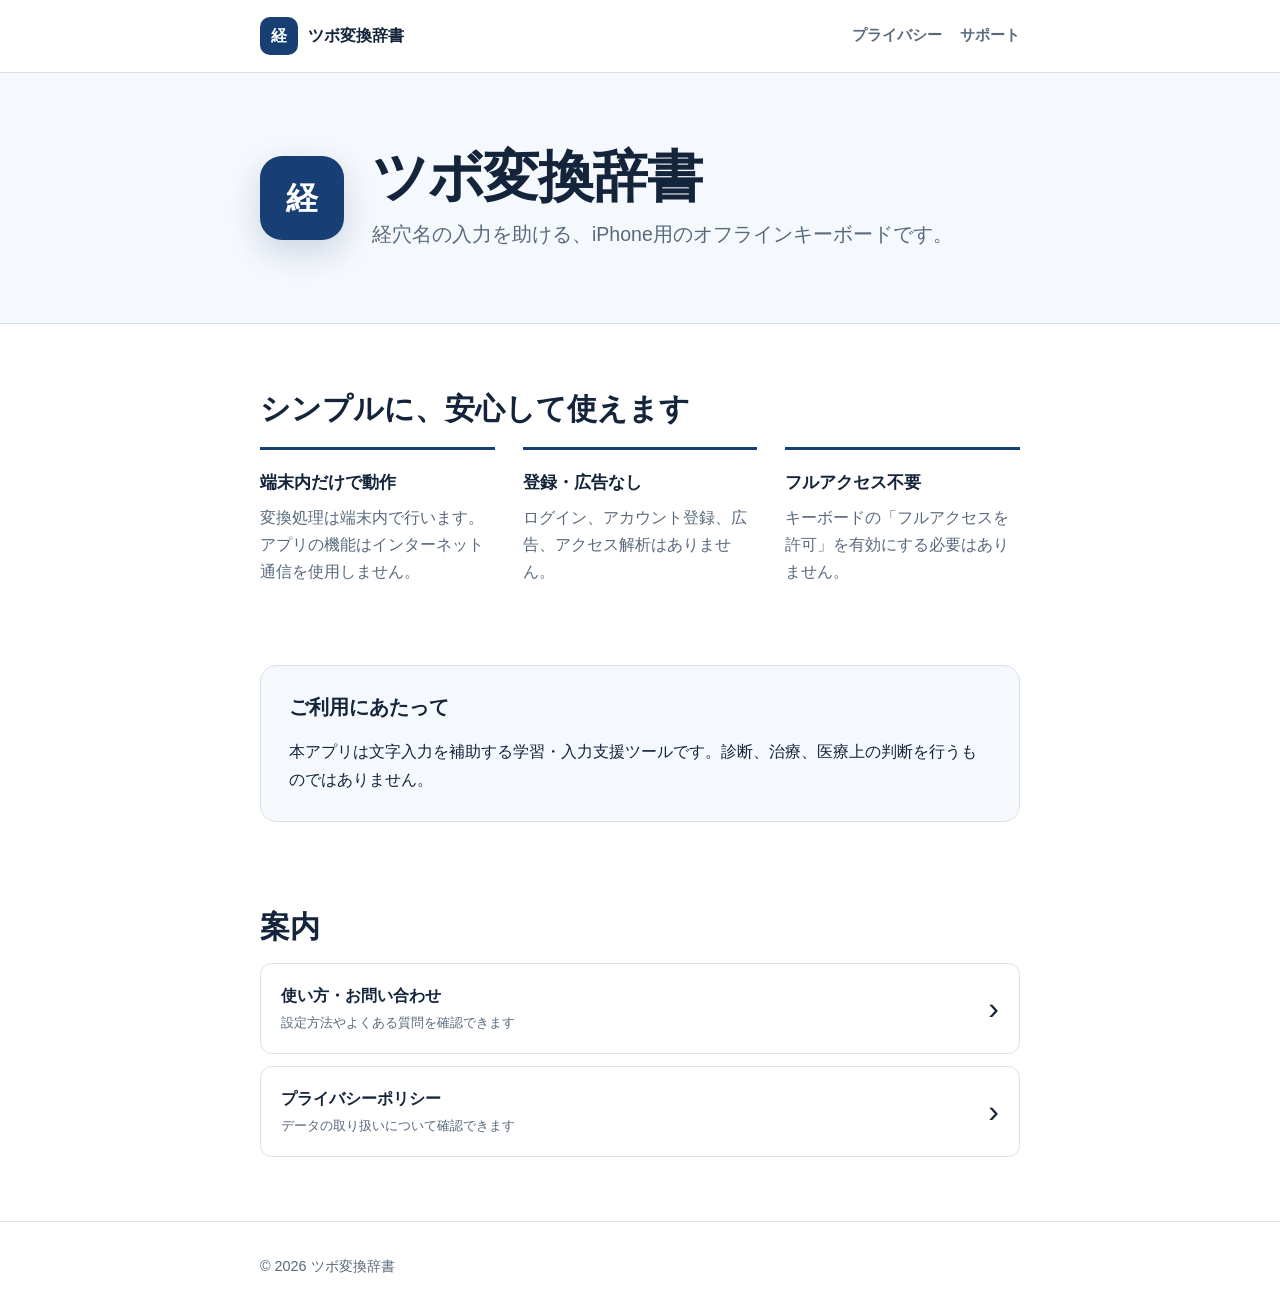
==== index.html @ 911c59d3 "Add public support and privacy site" ====
<!doctype html>
<html lang="ja">
  <head>
    <meta charset="utf-8">
    <meta name="viewport" content="width=device-width, initial-scale=1">
    <meta name="description" content="iPhone用オフラインキーボードアプリ「ツボ変換辞書」の公式案内ページです。">
    <meta name="theme-color" content="#173f73">
    <title>ツボ変換辞書 | 公式サポート</title>
    <link rel="stylesheet" href="styles.css">
  </head>
  <body>
    <a class="skip-link" href="#main">本文へ移動</a>
    <header class="site-header">
      <div class="site-header__inner">
        <a class="brand" href="index.html" aria-label="ツボ変換辞書 トップページ">
          <span class="brand__mark" aria-hidden="true">経</span>
          <span>ツボ変換辞書</span>
        </a>
        <nav aria-label="メインメニュー">
          <ul class="nav-list">
            <li><a href="privacy.html">プライバシー</a></li>
            <li><a href="support.html">サポート</a></li>
          </ul>
        </nav>
      </div>
    </header>

    <main id="main">
      <section class="hero" aria-labelledby="page-title">
        <div class="content hero__inner">
          <div class="app-mark" aria-hidden="true">経</div>
          <div>
            <h1 id="page-title">ツボ変換辞書</h1>
            <p class="lead">経穴名の入力を助ける、iPhone用のオフラインキーボードです。</p>
          </div>
        </div>
      </section>

      <section class="content section" aria-labelledby="features-title">
        <h2 id="features-title">シンプルに、安心して使えます</h2>
        <div class="feature-list">
          <article>
            <h3>端末内だけで動作</h3>
            <p>変換処理は端末内で行います。アプリの機能はインターネット通信を使用しません。</p>
          </article>
          <article>
            <h3>登録・広告なし</h3>
            <p>ログイン、アカウント登録、広告、アクセス解析はありません。</p>
          </article>
          <article>
            <h3>フルアクセス不要</h3>
            <p>キーボードの「フルアクセスを許可」を有効にする必要はありません。</p>
          </article>
        </div>
      </section>

      <section class="content notice" aria-labelledby="notice-title">
        <h2 id="notice-title">ご利用にあたって</h2>
        <p>本アプリは文字入力を補助する学習・入力支援ツールです。診断、治療、医療上の判断を行うものではありません。</p>
      </section>

      <section class="content section links" aria-labelledby="links-title">
        <h2 id="links-title">案内</h2>
        <a class="link-card" href="support.html">
          <span>
            <strong>使い方・お問い合わせ</strong>
            <small>設定方法やよくある質問を確認できます</small>
          </span>
          <span aria-hidden="true">›</span>
        </a>
        <a class="link-card" href="privacy.html">
          <span>
            <strong>プライバシーポリシー</strong>
            <small>データの取り扱いについて確認できます</small>
          </span>
          <span aria-hidden="true">›</span>
        </a>
      </section>
    </main>

    <footer class="site-footer">
      <div class="content">
        <p>© 2026 ツボ変換辞書</p>
      </div>
    </footer>
  </body>
</html>
---- styles.css ----
:root {
  color-scheme: light;
  --background: #ffffff;
  --surface: #f5f8fc;
  --surface-strong: #e9f0f8;
  --text: #14243a;
  --muted: #59697c;
  --border: #d8e1eb;
  --accent: #173f73;
  --accent-hover: #0f315d;
  --focus: #e59b18;
  --max-width: 760px;
  font-family: -apple-system, BlinkMacSystemFont, "Hiragino Sans", "Yu Gothic UI", "Yu Gothic", sans-serif;
  line-height: 1.7;
}

* {
  box-sizing: border-box;
}

html {
  scroll-behavior: smooth;
}

body {
  margin: 0;
  min-width: 320px;
  background: var(--background);
  color: var(--text);
  font-size: 16px;
  -webkit-text-size-adjust: 100%;
}

a {
  color: var(--accent);
  text-underline-offset: 0.2em;
}

a:hover {
  color: var(--accent-hover);
}

a:focus-visible,
summary:focus-visible {
  outline: 3px solid var(--focus);
  outline-offset: 4px;
  border-radius: 4px;
}

.skip-link {
  position: fixed;
  top: 8px;
  left: 8px;
  z-index: 10;
  transform: translateY(-150%);
  opacity: 0;
  pointer-events: none;
  padding: 10px 14px;
  border-radius: 8px;
  background: var(--accent);
  color: #ffffff;
  white-space: nowrap;
}

.skip-link:focus-visible {
  transform: translateY(0);
  opacity: 1;
  pointer-events: auto;
}

.content,
.site-header__inner {
  width: min(100% - 40px, var(--max-width));
  margin-inline: auto;
}

.site-header {
  border-bottom: 1px solid var(--border);
  background: rgba(255, 255, 255, 0.98);
}

.site-header__inner {
  display: flex;
  align-items: center;
  justify-content: space-between;
  gap: 24px;
  min-height: 72px;
}

.brand {
  display: inline-flex;
  align-items: center;
  gap: 10px;
  color: var(--text);
  font-weight: 750;
  text-decoration: none;
}

.brand__mark,
.app-mark {
  display: grid;
  place-items: center;
  flex: 0 0 auto;
  background: var(--accent);
  color: #ffffff;
  font-weight: 800;
}

.brand__mark {
  width: 38px;
  height: 38px;
  border-radius: 10px;
}

.app-mark {
  width: 84px;
  height: 84px;
  border-radius: 22px;
  font-size: 2rem;
  box-shadow: 0 12px 32px rgba(23, 63, 115, 0.18);
}

.nav-list {
  display: flex;
  gap: 18px;
  margin: 0;
  padding: 0;
  list-style: none;
}

.nav-list a {
  display: block;
  padding-block: 8px;
  color: var(--muted);
  font-size: 0.92rem;
  font-weight: 650;
  text-decoration: none;
}

.nav-list a[aria-current="page"],
.nav-list a:hover {
  color: var(--accent);
  text-decoration: underline;
  text-decoration-thickness: 2px;
}

.hero {
  border-bottom: 1px solid var(--border);
  background: var(--surface);
}

.hero__inner {
  display: flex;
  align-items: center;
  gap: 28px;
  padding-block: 72px;
}

h1,
h2,
h3,
p {
  margin-top: 0;
}

h1 {
  margin-bottom: 8px;
  font-size: clamp(2rem, 7vw, 3.5rem);
  line-height: 1.16;
  letter-spacing: -0.025em;
}

h2 {
  margin-bottom: 18px;
  font-size: clamp(1.45rem, 5vw, 1.9rem);
  line-height: 1.35;
}

h3 {
  margin-bottom: 6px;
  font-size: 1.08rem;
}

.lead {
  max-width: 34em;
  margin-bottom: 0;
  color: var(--muted);
  font-size: clamp(1.05rem, 3vw, 1.22rem);
}

.section {
  padding-block: 64px;
}

.feature-list {
  display: grid;
  grid-template-columns: repeat(3, 1fr);
  gap: 28px;
}

.feature-list article {
  border-top: 3px solid var(--accent);
  padding-top: 18px;
}

.feature-list p,
.document__header p,
.document section p,
.links small,
.site-footer {
  color: var(--muted);
}

.notice {
  margin-bottom: 20px;
  padding: 28px;
  border: 1px solid var(--border);
  border-radius: 16px;
  background: var(--surface);
}

.notice h2 {
  font-size: 1.22rem;
}

.notice p {
  margin-bottom: 0;
}

.links {
  display: grid;
  gap: 12px;
}

.links h2 {
  margin-bottom: 4px;
}

.link-card {
  display: flex;
  align-items: center;
  justify-content: space-between;
  gap: 20px;
  min-height: 88px;
  padding: 18px 20px;
  border: 1px solid var(--border);
  border-radius: 12px;
  color: var(--text);
  text-decoration: none;
}

.link-card:hover {
  border-color: var(--accent);
  color: var(--accent);
  background: var(--surface);
}

.link-card strong,
.link-card small {
  display: block;
}

.link-card small {
  margin-top: 3px;
}

.link-card > span:last-child {
  font-size: 2rem;
  line-height: 1;
}

.document {
  padding-block: 68px 88px;
}

.document__header {
  margin-bottom: 52px;
  padding-bottom: 28px;
  border-bottom: 1px solid var(--border);
}

.document__header h1 {
  font-size: clamp(2rem, 7vw, 2.8rem);
}

.document section + section {
  margin-top: 40px;
}

.document section h2 {
  margin-bottom: 10px;
  font-size: 1.3rem;
}

.document section p:last-child,
.document__header p:last-child {
  margin-bottom: 0;
}

.steps {
  padding-left: 1.5em;
}

.steps li + li {
  margin-top: 8px;
}

.callout {
  margin-top: 24px;
  padding: 18px 20px;
  border-left: 4px solid var(--accent);
  background: var(--surface);
}

.faq-list {
  border-top: 1px solid var(--border);
}

details {
  border-bottom: 1px solid var(--border);
}

summary {
  cursor: pointer;
  padding-block: 18px;
  font-weight: 700;
}

details p {
  padding: 0 0 18px 24px;
}

.contact-panel {
  padding: 28px;
  border: 1px solid var(--border);
  border-radius: 16px;
  background: var(--surface);
}

.button {
  display: inline-flex;
  align-items: center;
  justify-content: center;
  min-height: 48px;
  margin-top: 8px;
  padding: 12px 20px;
  border-radius: 10px;
  background: var(--accent);
  color: #ffffff;
  font-weight: 750;
  text-decoration: none;
}

.button:hover {
  background: var(--accent-hover);
  color: #ffffff;
}

.site-footer {
  padding-block: 32px;
  border-top: 1px solid var(--border);
  font-size: 0.9rem;
}

.site-footer p {
  margin: 0;
}

@media (max-width: 640px) {
  .content,
  .site-header__inner {
    width: min(100% - 28px, var(--max-width));
  }

  .site-header__inner {
    align-items: flex-start;
    flex-direction: column;
    gap: 4px;
    padding-block: 14px;
  }

  .nav-list {
    gap: 20px;
  }

  .hero__inner {
    align-items: flex-start;
    flex-direction: column;
    gap: 24px;
    padding-block: 52px;
  }

  .feature-list {
    grid-template-columns: 1fr;
  }

  .section {
    padding-block: 48px;
  }

  .notice,
  .contact-panel {
    padding: 22px;
  }

  .document {
    padding-block: 48px 64px;
  }

  .document__header {
    margin-bottom: 40px;
  }

  .button {
    width: 100%;
  }
}

@media (prefers-reduced-motion: reduce) {
  html {
    scroll-behavior: auto;
  }
}
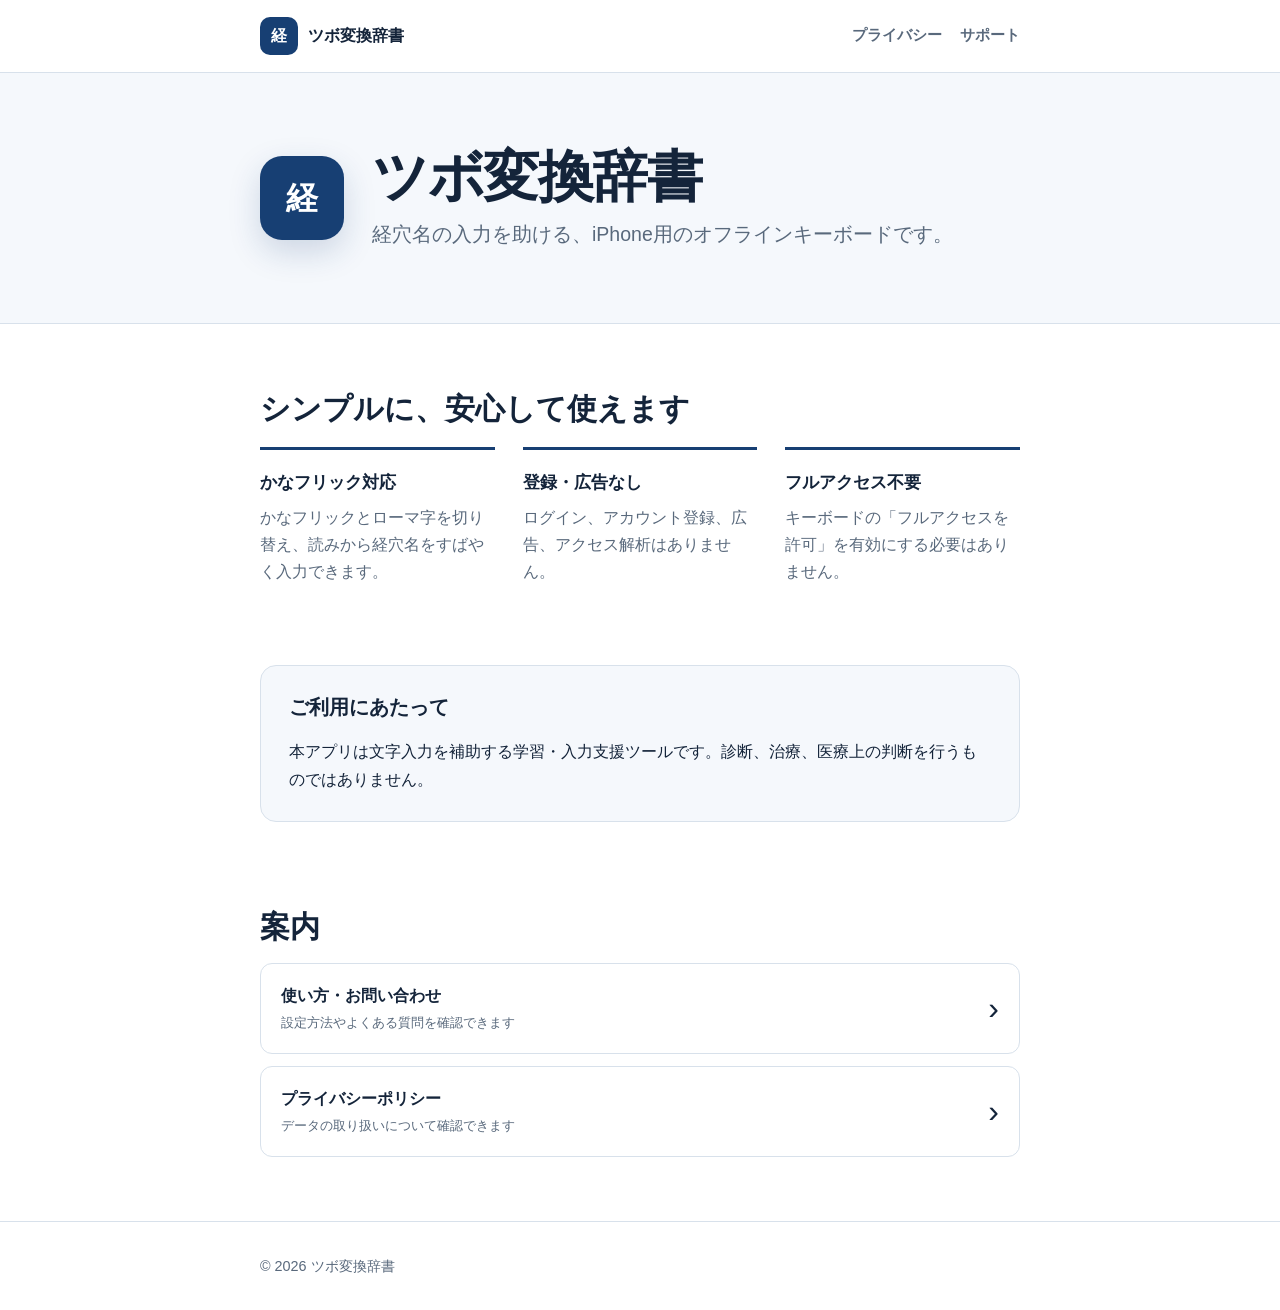
==== commit 9c857cff: "Document kana flick input" ====
--- a/index.html
+++ b/index.html
@@ -40,8 +40,8 @@
         <h2 id="features-title">シンプルに、安心して使えます</h2>
         <div class="feature-list">
           <article>
-            <h3>端末内だけで動作</h3>
-            <p>変換処理は端末内で行います。アプリの機能はインターネット通信を使用しません。</p>
+            <h3>かなフリック対応</h3>
+            <p>かなフリックとローマ字を切り替え、読みから経穴名をすばやく入力できます。</p>
           </article>
           <article>
             <h3>登録・広告なし</h3>
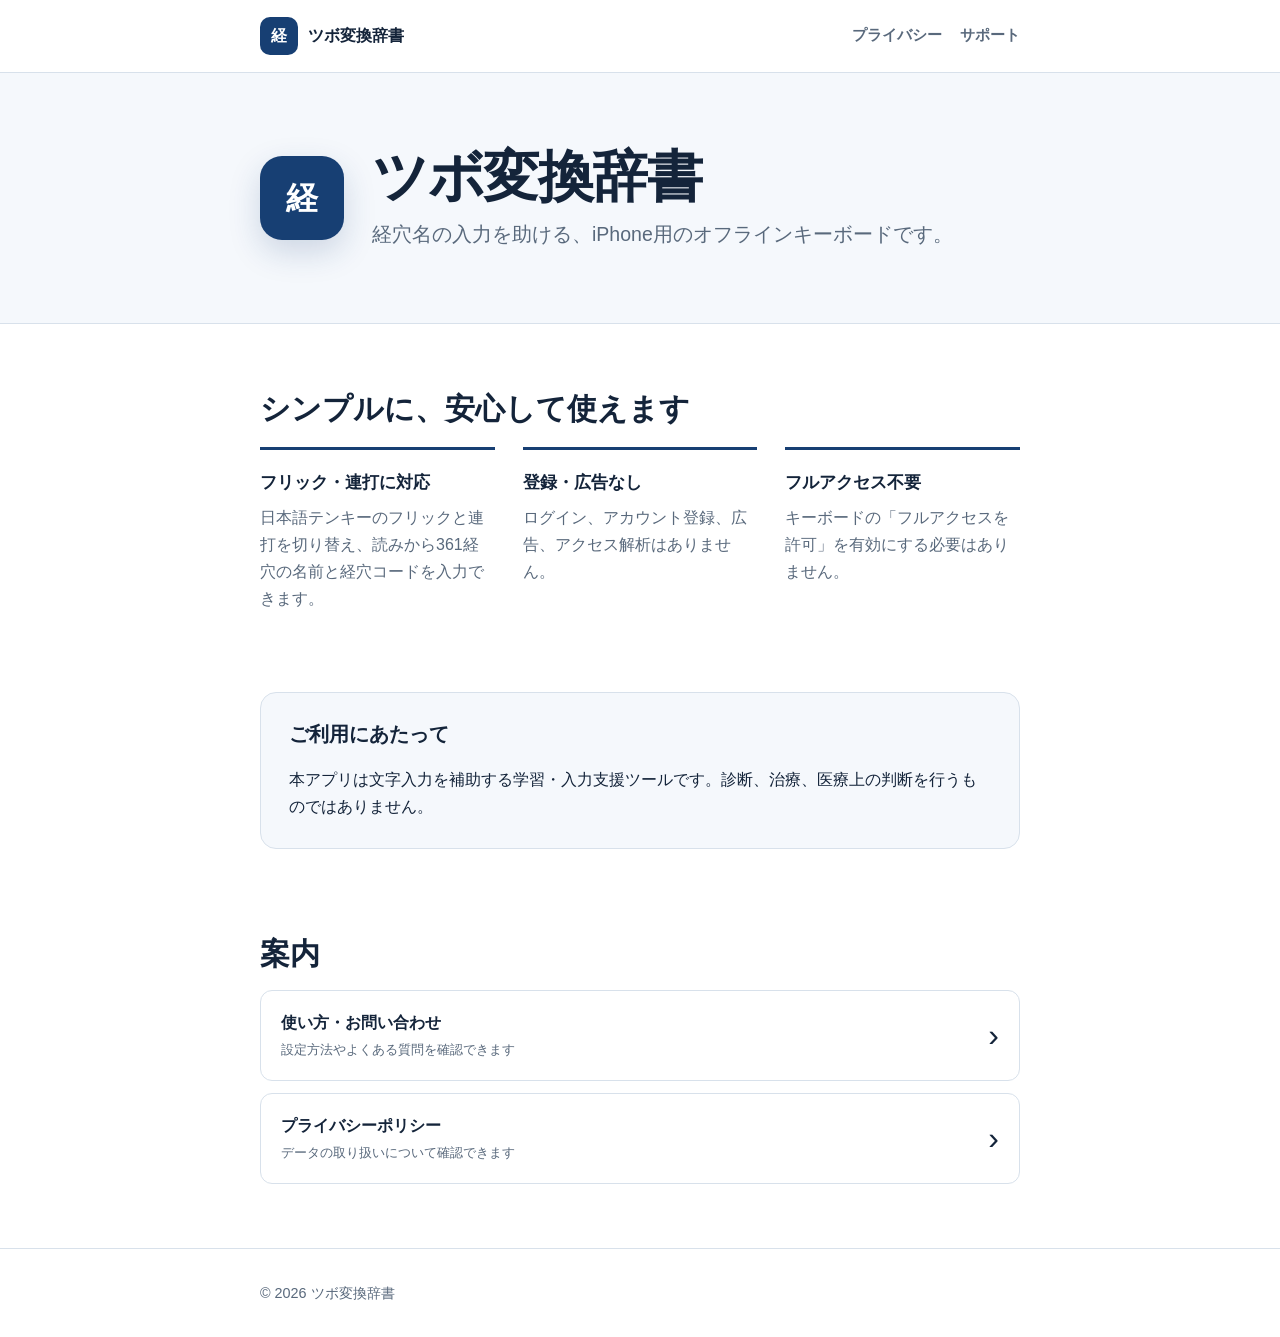
==== commit dc899309: "Align support copy with names-only keyboard build" ====
--- a/index.html
+++ b/index.html
@@ -40,8 +40,8 @@
         <h2 id="features-title">シンプルに、安心して使えます</h2>
         <div class="feature-list">
           <article>
-            <h3>かなフリック対応</h3>
-            <p>かなフリックとローマ字を切り替え、読みから経穴名をすばやく入力できます。</p>
+            <h3>フリック・連打に対応</h3>
+            <p>日本語テンキーのフリックと連打を切り替え、読みから361経穴の名前と経穴コードを入力できます。</p>
           </article>
           <article>
             <h3>登録・広告なし</h3>
